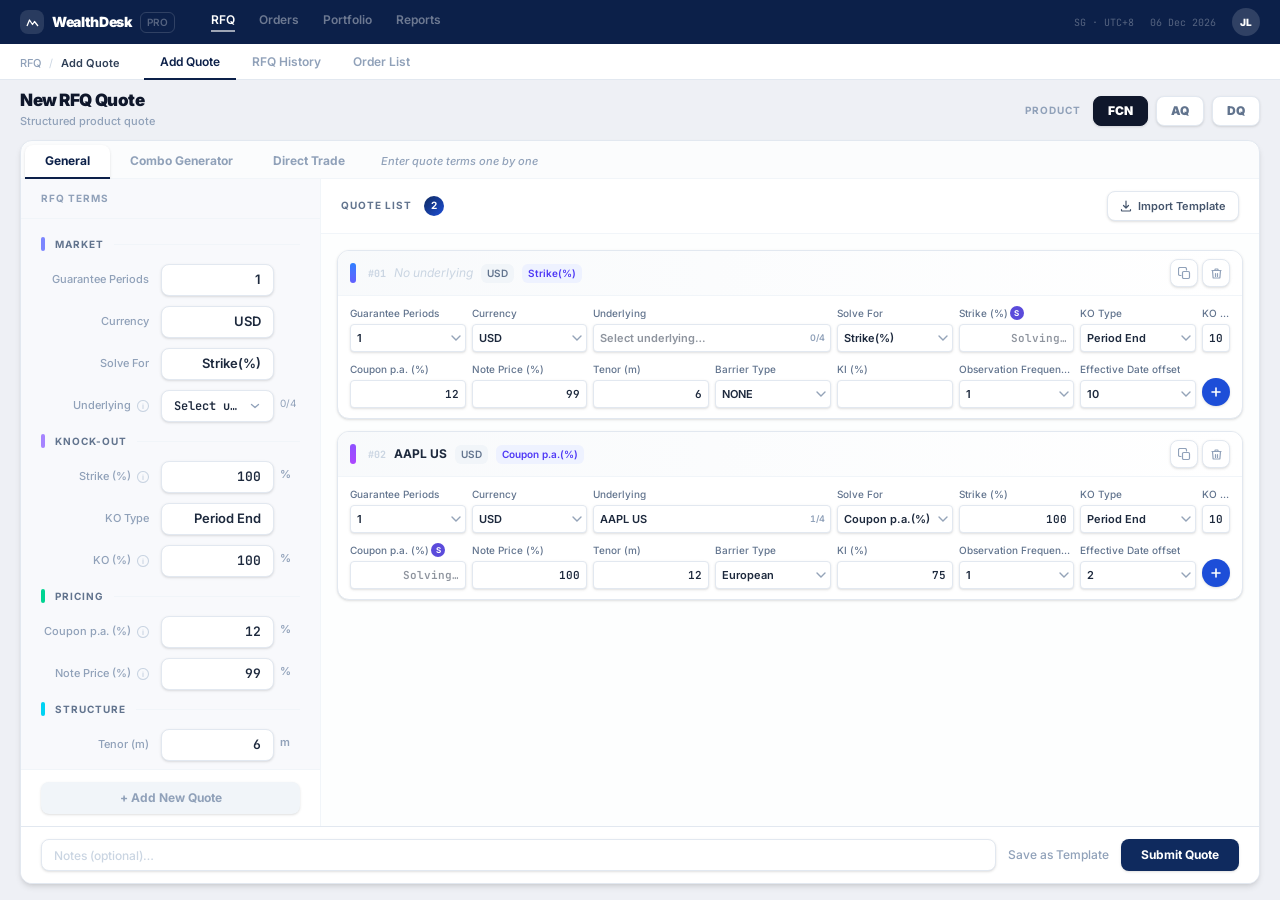
==== New-RFQ-design/index.html @ 3cfa154a "Publish New RFQ Design static build Co-authored-by: Cursor <cursoragent@cursor.com>" ====
<!doctype html>
<html lang="en">
  <head>
    <meta charset="UTF-8" />
    <meta name="viewport" content="width=device-width, initial-scale=1.0" />
    <title>Redesign RFQ Add Enquiry Page</title>
    <script type="module" crossorigin src="/New-RFQ-design/assets/index-kzJ1bSS-.js"></script>
    <link rel="stylesheet" crossorigin href="/New-RFQ-design/assets/index-playxQgZ.css">
  </head>
  <body>
    <div id="root"></div>
  </body>
</html>
---- New-RFQ-design/assets/index-playxQgZ.css ----
@import "https://fonts.googleapis.com/css2?family=Inter:wght@300;400;500;600;700&display=swap";@import "https://fonts.googleapis.com/css2?family=JetBrains+Mono:wght@400;500&display=swap";@layer components;@layer properties{@supports (((-webkit-hyphens:none)) and (not (margin-trim:inline))) or ((-moz-orient:inline) and (not (color:rgb(from red r g b)))){*,:before,:after,::backdrop{--tw-translate-x:0;--tw-translate-y:0;--tw-translate-z:0;--tw-space-y-reverse:0;--tw-divide-y-reverse:0;--tw-border-style:solid;--tw-gradient-position:initial;--tw-gradient-from:#0000;--tw-gradient-via:#0000;--tw-gradient-to:#0000;--tw-gradient-stops:initial;--tw-gradient-via-stops:initial;--tw-gradient-from-position:0%;--tw-gradient-via-position:50%;--tw-gradient-to-position:100%;--tw-leading:initial;--tw-font-weight:initial;--tw-tracking:initial;--tw-ordinal:initial;--tw-slashed-zero:initial;--tw-numeric-figure:initial;--tw-numeric-spacing:initial;--tw-numeric-fraction:initial;--tw-shadow:0 0 #0000;--tw-shadow-color:initial;--tw-shadow-alpha:100%;--tw-inset-shadow:0 0 #0000;--tw-inset-shadow-color:initial;--tw-inset-shadow-alpha:100%;--tw-ring-color:initial;--tw-ring-shadow:0 0 #0000;--tw-inset-ring-color:initial;--tw-inset-ring-shadow:0 0 #0000;--tw-ring-inset:initial;--tw-ring-offset-width:0px;--tw-ring-offset-color:#fff;--tw-ring-offset-shadow:0 0 #0000;--tw-backdrop-blur:initial;--tw-backdrop-brightness:initial;--tw-backdrop-contrast:initial;--tw-backdrop-grayscale:initial;--tw-backdrop-hue-rotate:initial;--tw-backdrop-invert:initial;--tw-backdrop-opacity:initial;--tw-backdrop-saturate:initial;--tw-backdrop-sepia:initial;--tw-duration:initial;--tw-blur:initial;--tw-brightness:initial;--tw-contrast:initial;--tw-grayscale:initial;--tw-hue-rotate:initial;--tw-invert:initial;--tw-opacity:initial;--tw-saturate:initial;--tw-sepia:initial;--tw-drop-shadow:initial;--tw-drop-shadow-color:initial;--tw-drop-shadow-alpha:100%;--tw-drop-shadow-size:initial}}}@layer theme{:root,:host{--font-sans:"Inter", system-ui, -apple-system, sans-serif;--font-mono:"JetBrains Mono", monospace;--color-red-50:oklch(97.1% .013 17.38);--color-red-300:oklch(80.8% .114 19.571);--color-red-600:oklch(57.7% .245 27.325);--color-orange-500:oklch(70.5% .213 47.604);--color-amber-50:oklch(98.7% .022 95.277);--color-amber-200:oklch(92.4% .12 95.746);--color-amber-300:oklch(87.9% .169 91.605);--color-amber-400:oklch(82.8% .189 84.429);--color-amber-500:oklch(76.9% .188 70.08);--color-amber-700:oklch(55.5% .163 48.998);--color-amber-800:oklch(47.3% .137 46.201);--color-emerald-50:oklch(97.9% .021 166.113);--color-emerald-200:oklch(90.5% .093 164.15);--color-emerald-300:oklch(84.5% .143 164.978);--color-emerald-400:oklch(76.5% .177 163.223);--color-emerald-500:oklch(69.6% .17 162.48);--color-emerald-600:oklch(59.6% .145 163.225);--color-emerald-700:oklch(50.8% .118 165.612);--color-emerald-800:oklch(43.2% .095 166.913);--color-teal-500:oklch(70.4% .14 182.503);--color-cyan-400:oklch(78.9% .154 211.53);--color-cyan-500:oklch(71.5% .143 215.221);--color-blue-50:oklch(97% .014 254.604);--color-blue-100:oklch(93.2% .032 255.585);--color-blue-400:oklch(70.7% .165 254.624);--color-blue-500:oklch(62.3% .214 259.815);--color-blue-700:oklch(48.8% .243 264.376);--color-indigo-50:oklch(96.2% .018 272.314);--color-indigo-200:oklch(87% .065 274.039);--color-indigo-300:oklch(78.5% .115 274.713);--color-indigo-400:oklch(67.3% .182 276.935);--color-indigo-500:oklch(58.5% .233 277.117);--color-indigo-600:oklch(51.1% .262 276.966);--color-indigo-700:oklch(45.7% .24 277.023);--color-indigo-800:oklch(39.8% .195 277.366);--color-violet-50:oklch(96.9% .016 293.756);--color-violet-200:oklch(89.4% .057 293.283);--color-violet-400:oklch(70.2% .183 293.541);--color-violet-500:oklch(60.6% .25 292.717);--color-violet-600:oklch(54.1% .281 293.009);--color-violet-700:oklch(49.1% .27 292.581);--color-violet-800:oklch(43.2% .232 292.759);--color-purple-500:oklch(62.7% .265 303.9);--color-pink-500:oklch(65.6% .241 354.308);--color-rose-400:oklch(71.2% .194 13.428);--color-rose-500:oklch(64.5% .246 16.439);--color-slate-50:oklch(98.4% .003 247.858);--color-slate-100:oklch(96.8% .007 247.896);--color-slate-200:oklch(92.9% .013 255.508);--color-slate-300:oklch(86.9% .022 252.894);--color-slate-400:oklch(70.4% .04 256.788);--color-slate-500:oklch(55.4% .046 257.417);--color-slate-600:oklch(44.6% .043 257.281);--color-slate-700:oklch(37.2% .044 257.287);--color-slate-800:oklch(27.9% .041 260.031);--color-slate-900:oklch(20.8% .042 265.755);--color-black:#000;--color-white:#fff;--spacing:.25rem;--container-xs:20rem;--container-sm:24rem;--text-xs:.75rem;--text-xs--line-height:calc(1 / .75);--text-sm:.875rem;--text-sm--line-height:calc(1.25 / .875);--font-weight-normal:400;--font-weight-medium:500;--font-weight-semibold:600;--font-weight-bold:700;--font-weight-black:900;--tracking-tight:-.025em;--tracking-widest:.1em;--leading-tight:1.25;--leading-snug:1.375;--leading-relaxed:1.625;--radius-md:.375rem;--radius-lg:.5rem;--radius-xl:.75rem;--radius-2xl:1rem;--animate-spin:spin 1s linear infinite;--default-transition-duration:.15s;--default-transition-timing-function:cubic-bezier(.4, 0, .2, 1);--default-font-family:"Inter", system-ui, -apple-system, sans-serif;--default-mono-font-family:"JetBrains Mono", monospace;--color-background:#f2f3f5;--color-foreground:#0f1929}}@layer base{*,:after,:before,::backdrop{box-sizing:border-box;border:0 solid;margin:0;padding:0}::file-selector-button{box-sizing:border-box;border:0 solid;margin:0;padding:0}html,:host{-webkit-text-size-adjust:100%;tab-size:4;line-height:1.5;font-family:var(--default-font-family,-apple-system, BlinkMacSystemFont, "Segoe UI", Roboto, "Helvetica Neue", "Noto Sans", Arial, sans-serif, "Apple Color Emoji", "Segoe UI Emoji", "Segoe UI Symbol", "Noto Color Emoji");font-feature-settings:var(--default-font-feature-settings,normal);font-variation-settings:var(--default-font-variation-settings,normal);-webkit-tap-highlight-color:transparent}hr{height:0;color:inherit;border-top-width:1px}abbr:where([title]){-webkit-text-decoration:underline dotted;text-decoration:underline dotted}h1,h2,h3,h4,h5,h6{font-size:inherit;font-weight:inherit}a{color:inherit;-webkit-text-decoration:inherit;-webkit-text-decoration:inherit;-webkit-text-decoration:inherit;-webkit-text-decoration:inherit;text-decoration:inherit}b,strong{font-weight:bolder}code,kbd,samp,pre{font-family:var(--default-mono-font-family,ui-monospace, SFMono-Regular, Menlo, Monaco, Consolas, "Liberation Mono", "Courier New", monospace);font-feature-settings:var(--default-mono-font-feature-settings,normal);font-variation-settings:var(--default-mono-font-variation-settings,normal);font-size:1em}small{font-size:80%}sub,sup{vertical-align:baseline;font-size:75%;line-height:0;position:relative}sub{bottom:-.25em}sup{top:-.5em}table{text-indent:0;border-color:inherit;border-collapse:collapse}:-moz-focusring:where(:not(iframe)){outline:auto}progress{vertical-align:baseline}summary{display:list-item}ol,ul,menu{list-style:none}img,svg,video,canvas,audio,iframe,embed,object{vertical-align:middle;display:block}img,video{max-width:100%;height:auto}button,input,select,optgroup,textarea{font:inherit;font-feature-settings:inherit;font-variation-settings:inherit;letter-spacing:inherit;color:inherit;opacity:1;background-color:#0000;border-radius:0}::file-selector-button{font:inherit;font-feature-settings:inherit;font-variation-settings:inherit;letter-spacing:inherit;color:inherit;opacity:1;background-color:#0000;border-radius:0}:where(select:is([multiple],[size])) optgroup{font-weight:bolder}:where(select:is([multiple],[size])) optgroup option{padding-inline-start:20px}::file-selector-button{margin-inline-end:4px}::placeholder{opacity:1}@supports (not ((-webkit-appearance:-apple-pay-button))) or (contain-intrinsic-size:1px){::placeholder{color:currentColor}@supports (color:color-mix(in lab, red, red)){::placeholder{color:color-mix(in oklab, currentcolor 50%, transparent)}}}textarea{resize:vertical}::-webkit-search-decoration{-webkit-appearance:none}::-webkit-date-and-time-value{min-height:1lh;text-align:inherit}::-webkit-datetime-edit{display:inline-flex}::-webkit-datetime-edit-fields-wrapper{padding:0}::-webkit-datetime-edit{padding-block:0}::-webkit-datetime-edit-year-field{padding-block:0}::-webkit-datetime-edit-month-field{padding-block:0}::-webkit-datetime-edit-day-field{padding-block:0}::-webkit-datetime-edit-hour-field{padding-block:0}::-webkit-datetime-edit-minute-field{padding-block:0}::-webkit-datetime-edit-second-field{padding-block:0}::-webkit-datetime-edit-millisecond-field{padding-block:0}::-webkit-datetime-edit-meridiem-field{padding-block:0}::-webkit-calendar-picker-indicator{line-height:1}:-moz-ui-invalid{box-shadow:none}button,input:where([type=button],[type=reset],[type=submit]){appearance:button}::file-selector-button{appearance:button}::-webkit-inner-spin-button{height:auto}::-webkit-outer-spin-button{height:auto}[hidden]:where(:not([hidden=until-found])){display:none!important}}@layer utilities{.pointer-events-none{pointer-events:none}.absolute{position:absolute}.fixed{position:fixed}.relative{position:relative}.inset-0{inset:0}.top-1\/2{top:50%}.top-full{top:100%}.right-0{right:0}.right-1\.5{right:calc(var(--spacing) * 1.5)}.right-2{right:calc(var(--spacing) * 2)}.bottom-full{bottom:100%}.z-50{z-index:50}.col-span-2{grid-column:span 2/span 2}.mx-1{margin-inline:var(--spacing)}.mx-4{margin-inline:calc(var(--spacing) * 4)}.mx-5{margin-inline:calc(var(--spacing) * 5)}.mt-0\.5{margin-top:calc(var(--spacing) * .5)}.mt-1{margin-top:var(--spacing)}.mt-1\.5{margin-top:calc(var(--spacing) * 1.5)}.mt-2{margin-top:calc(var(--spacing) * 2)}.mr-1{margin-right:var(--spacing)}.mr-3{margin-right:calc(var(--spacing) * 3)}.mr-6{margin-right:calc(var(--spacing) * 6)}.-mb-px{margin-bottom:-1px}.mb-1{margin-bottom:var(--spacing)}.mb-1\.5{margin-bottom:calc(var(--spacing) * 1.5)}.mb-2{margin-bottom:calc(var(--spacing) * 2)}.mb-4{margin-bottom:calc(var(--spacing) * 4)}.mb-5{margin-bottom:calc(var(--spacing) * 5)}.ml-1{margin-left:var(--spacing)}.ml-2{margin-left:calc(var(--spacing) * 2)}.ml-4{margin-left:calc(var(--spacing) * 4)}.ml-auto{margin-left:auto}.flex{display:flex}.grid{display:grid}.hidden{display:none}.inline-flex{display:inline-flex}.table{display:table}.h-1\.5{height:calc(var(--spacing) * 1.5)}.h-3\.5{height:calc(var(--spacing) * 3.5)}.h-4{height:calc(var(--spacing) * 4)}.h-5{height:calc(var(--spacing) * 5)}.h-6{height:calc(var(--spacing) * 6)}.h-7{height:calc(var(--spacing) * 7)}.h-8{height:calc(var(--spacing) * 8)}.h-9{height:calc(var(--spacing) * 9)}.h-11{height:calc(var(--spacing) * 11)}.h-16{height:calc(var(--spacing) * 16)}.h-full{height:100%}.h-px{height:1px}.h-screen{height:100vh}.min-h-0{min-height:0}.min-h-\[14px\]{min-height:14px}.w-1{width:var(--spacing)}.w-1\.5{width:calc(var(--spacing) * 1.5)}.w-3\.5{width:calc(var(--spacing) * 3.5)}.w-4{width:calc(var(--spacing) * 4)}.w-5{width:calc(var(--spacing) * 5)}.w-6{width:calc(var(--spacing) * 6)}.w-7{width:calc(var(--spacing) * 7)}.w-16{width:calc(var(--spacing) * 16)}.w-\[300px\]{width:300px}.w-full{width:100%}.w-max{width:max-content}.max-w-\[180px\]{max-width:180px}.max-w-full{max-width:100%}.max-w-sm{max-width:var(--container-sm)}.max-w-xs{max-width:var(--container-xs)}.min-w-0{min-width:0}.min-w-\[1100px\]{min-width:1100px}.flex-1{flex:1}.shrink-0{flex-shrink:0}.-translate-y-1\/2{--tw-translate-y:calc(calc(1 / 2 * 100%) * -1);translate:var(--tw-translate-x) var(--tw-translate-y)}.rotate-180{rotate:180deg}.animate-spin{animation:var(--animate-spin)}.cursor-default{cursor:default}.cursor-not-allowed{cursor:not-allowed}.cursor-pointer{cursor:pointer}.cursor-wait{cursor:wait}.resize{resize:both}.appearance-none{appearance:none}.flex-col{flex-direction:column}.flex-wrap{flex-wrap:wrap}.items-center{align-items:center}.items-end{align-items:flex-end}.items-start{align-items:flex-start}.justify-between{justify-content:space-between}.justify-center{justify-content:center}.justify-end{justify-content:flex-end}.justify-start{justify-content:flex-start}.gap-0\.5{gap:calc(var(--spacing) * .5)}.gap-1{gap:var(--spacing)}.gap-1\.5{gap:calc(var(--spacing) * 1.5)}.gap-2{gap:calc(var(--spacing) * 2)}.gap-2\.5{gap:calc(var(--spacing) * 2.5)}.gap-3{gap:calc(var(--spacing) * 3)}.gap-4{gap:calc(var(--spacing) * 4)}.gap-6{gap:calc(var(--spacing) * 6)}:where(.space-y-2>:not(:last-child)){--tw-space-y-reverse:0;margin-block-start:calc(calc(var(--spacing) * 2) * var(--tw-space-y-reverse));margin-block-end:calc(calc(var(--spacing) * 2) * calc(1 - var(--tw-space-y-reverse)))}:where(.space-y-2\.5>:not(:last-child)){--tw-space-y-reverse:0;margin-block-start:calc(calc(var(--spacing) * 2.5) * var(--tw-space-y-reverse));margin-block-end:calc(calc(var(--spacing) * 2.5) * calc(1 - var(--tw-space-y-reverse)))}:where(.space-y-3>:not(:last-child)){--tw-space-y-reverse:0;margin-block-start:calc(calc(var(--spacing) * 3) * var(--tw-space-y-reverse));margin-block-end:calc(calc(var(--spacing) * 3) * calc(1 - var(--tw-space-y-reverse)))}.gap-x-1\.5{column-gap:calc(var(--spacing) * 1.5)}.gap-x-2{column-gap:calc(var(--spacing) * 2)}.gap-x-3{column-gap:calc(var(--spacing) * 3)}.gap-y-2\.5{row-gap:calc(var(--spacing) * 2.5)}:where(.divide-y>:not(:last-child)){--tw-divide-y-reverse:0;border-bottom-style:var(--tw-border-style);border-top-style:var(--tw-border-style);border-top-width:calc(1px * var(--tw-divide-y-reverse));border-bottom-width:calc(1px * calc(1 - var(--tw-divide-y-reverse)))}:where(.divide-slate-100>:not(:last-child)){border-color:var(--color-slate-100)}.truncate{text-overflow:ellipsis;white-space:nowrap;overflow:hidden}.overflow-auto{overflow:auto}.overflow-hidden{overflow:hidden}.overflow-x-hidden{overflow-x:hidden}.overflow-y-auto{overflow-y:auto}.rounded{border-radius:4px}.rounded-2xl{border-radius:var(--radius-2xl)}.rounded-full{border-radius:2147483647px}.rounded-lg{border-radius:var(--radius-lg)}.rounded-md{border-radius:var(--radius-md)}.rounded-xl{border-radius:var(--radius-xl)}.rounded-t-lg{border-top-left-radius:var(--radius-lg);border-top-right-radius:var(--radius-lg)}.rounded-t-xl{border-top-left-radius:var(--radius-xl);border-top-right-radius:var(--radius-xl)}.border{border-style:var(--tw-border-style);border-width:1px}.border-2{border-style:var(--tw-border-style);border-width:2px}.border-4{border-style:var(--tw-border-style);border-width:4px}.border-t{border-top-style:var(--tw-border-style);border-top-width:1px}.border-r{border-right-style:var(--tw-border-style);border-right-width:1px}.border-b{border-bottom-style:var(--tw-border-style);border-bottom-width:1px}.border-b-2{border-bottom-style:var(--tw-border-style);border-bottom-width:2px}.border-\[\#0C2049\]{border-color:#0c2049}.border-\[\#0F2A5E\]{border-color:#0f2a5e}.border-amber-200{border-color:var(--color-amber-200)}.border-amber-300{border-color:var(--color-amber-300)}.border-blue-100{border-color:var(--color-blue-100)}.border-emerald-200{border-color:var(--color-emerald-200)}.border-emerald-300{border-color:var(--color-emerald-300)}.border-indigo-200{border-color:var(--color-indigo-200)}.border-slate-50{border-color:var(--color-slate-50)}.border-slate-100{border-color:var(--color-slate-100)}.border-slate-200{border-color:var(--color-slate-200)}.border-slate-300{border-color:var(--color-slate-300)}.border-slate-900{border-color:var(--color-slate-900)}.border-transparent{border-color:#0000}.border-violet-200{border-color:var(--color-violet-200)}.border-violet-700{border-color:var(--color-violet-700)}.border-white\/15{border-color:#ffffff26}@supports (color:color-mix(in lab, red, red)){.border-white\/15{border-color:color-mix(in oklab, var(--color-white) 15%, transparent)}}.border-white\/60{border-color:#fff9}@supports (color:color-mix(in lab, red, red)){.border-white\/60{border-color:color-mix(in oklab, var(--color-white) 60%, transparent)}}.border-t-slate-800{border-top-color:var(--color-slate-800)}.bg-\[\#0C2049\]{background-color:#0c2049}.bg-\[\#0F2A5E\]{background-color:#0f2a5e}.bg-amber-50{background-color:var(--color-amber-50)}.bg-amber-400{background-color:var(--color-amber-400)}.bg-black\/20{background-color:#0003}@supports (color:color-mix(in lab, red, red)){.bg-black\/20{background-color:color-mix(in oklab, var(--color-black) 20%, transparent)}}.bg-black\/25{background-color:#00000040}@supports (color:color-mix(in lab, red, red)){.bg-black\/25{background-color:color-mix(in oklab, var(--color-black) 25%, transparent)}}.bg-blue-50{background-color:var(--color-blue-50)}.bg-blue-400{background-color:var(--color-blue-400)}.bg-cyan-400{background-color:var(--color-cyan-400)}.bg-emerald-50{background-color:var(--color-emerald-50)}.bg-emerald-400{background-color:var(--color-emerald-400)}.bg-indigo-50{background-color:var(--color-indigo-50)}.bg-indigo-50\/40{background-color:#eef2ff66}@supports (color:color-mix(in lab, red, red)){.bg-indigo-50\/40{background-color:color-mix(in oklab, var(--color-indigo-50) 40%, transparent)}}.bg-indigo-50\/50{background-color:#eef2ff80}@supports (color:color-mix(in lab, red, red)){.bg-indigo-50\/50{background-color:color-mix(in oklab, var(--color-indigo-50) 50%, transparent)}}.bg-indigo-50\/60{background-color:#eef2ff99}@supports (color:color-mix(in lab, red, red)){.bg-indigo-50\/60{background-color:color-mix(in oklab, var(--color-indigo-50) 60%, transparent)}}.bg-indigo-400{background-color:var(--color-indigo-400)}.bg-rose-400{background-color:var(--color-rose-400)}.bg-slate-50{background-color:var(--color-slate-50)}.bg-slate-50\/30{background-color:#f8fafc4d}@supports (color:color-mix(in lab, red, red)){.bg-slate-50\/30{background-color:color-mix(in oklab, var(--color-slate-50) 30%, transparent)}}.bg-slate-50\/50{background-color:#f8fafc80}@supports (color:color-mix(in lab, red, red)){.bg-slate-50\/50{background-color:color-mix(in oklab, var(--color-slate-50) 50%, transparent)}}.bg-slate-50\/80{background-color:#f8fafccc}@supports (color:color-mix(in lab, red, red)){.bg-slate-50\/80{background-color:color-mix(in oklab, var(--color-slate-50) 80%, transparent)}}.bg-slate-100{background-color:var(--color-slate-100)}.bg-slate-300{background-color:var(--color-slate-300)}.bg-slate-800{background-color:var(--color-slate-800)}.bg-slate-900{background-color:var(--color-slate-900)}.bg-transparent{background-color:#0000}.bg-violet-50{background-color:var(--color-violet-50)}.bg-violet-50\/60{background-color:#f5f3ff99}@supports (color:color-mix(in lab, red, red)){.bg-violet-50\/60{background-color:color-mix(in oklab, var(--color-violet-50) 60%, transparent)}}.bg-violet-400{background-color:var(--color-violet-400)}.bg-violet-700{background-color:var(--color-violet-700)}.bg-white{background-color:var(--color-white)}.bg-gradient-to-b{--tw-gradient-position:to bottom in oklab;background-image:linear-gradient(var(--tw-gradient-stops))}.bg-gradient-to-r{--tw-gradient-position:to right in oklab;background-image:linear-gradient(var(--tw-gradient-stops))}.from-amber-500{--tw-gradient-from:var(--color-amber-500);--tw-gradient-stops:var(--tw-gradient-via-stops,var(--tw-gradient-position), var(--tw-gradient-from) var(--tw-gradient-from-position), var(--tw-gradient-to) var(--tw-gradient-to-position))}.from-blue-500{--tw-gradient-from:var(--color-blue-500);--tw-gradient-stops:var(--tw-gradient-via-stops,var(--tw-gradient-position), var(--tw-gradient-from) var(--tw-gradient-from-position), var(--tw-gradient-to) var(--tw-gradient-to-position))}.from-cyan-500{--tw-gradient-from:var(--color-cyan-500);--tw-gradient-stops:var(--tw-gradient-via-stops,var(--tw-gradient-position), var(--tw-gradient-from) var(--tw-gradient-from-position), var(--tw-gradient-to) var(--tw-gradient-to-position))}.from-emerald-500{--tw-gradient-from:var(--color-emerald-500);--tw-gradient-stops:var(--tw-gradient-via-stops,var(--tw-gradient-position), var(--tw-gradient-from) var(--tw-gradient-from-position), var(--tw-gradient-to) var(--tw-gradient-to-position))}.from-pink-500{--tw-gradient-from:var(--color-pink-500);--tw-gradient-stops:var(--tw-gradient-via-stops,var(--tw-gradient-position), var(--tw-gradient-from) var(--tw-gradient-from-position), var(--tw-gradient-to) var(--tw-gradient-to-position))}.from-slate-50{--tw-gradient-from:var(--color-slate-50);--tw-gradient-stops:var(--tw-gradient-via-stops,var(--tw-gradient-position), var(--tw-gradient-from) var(--tw-gradient-from-position), var(--tw-gradient-to) var(--tw-gradient-to-position))}.from-violet-500{--tw-gradient-from:var(--color-violet-500);--tw-gradient-stops:var(--tw-gradient-via-stops,var(--tw-gradient-position), var(--tw-gradient-from) var(--tw-gradient-from-position), var(--tw-gradient-to) var(--tw-gradient-to-position))}.to-blue-500{--tw-gradient-to:var(--color-blue-500);--tw-gradient-stops:var(--tw-gradient-via-stops,var(--tw-gradient-position), var(--tw-gradient-from) var(--tw-gradient-from-position), var(--tw-gradient-to) var(--tw-gradient-to-position))}.to-indigo-500{--tw-gradient-to:var(--color-indigo-500);--tw-gradient-stops:var(--tw-gradient-via-stops,var(--tw-gradient-position), var(--tw-gradient-from) var(--tw-gradient-from-position), var(--tw-gradient-to) var(--tw-gradient-to-position))}.to-orange-500{--tw-gradient-to:var(--color-orange-500);--tw-gradient-stops:var(--tw-gradient-via-stops,var(--tw-gradient-position), var(--tw-gradient-from) var(--tw-gradient-from-position), var(--tw-gradient-to) var(--tw-gradient-to-position))}.to-purple-500{--tw-gradient-to:var(--color-purple-500);--tw-gradient-stops:var(--tw-gradient-via-stops,var(--tw-gradient-position), var(--tw-gradient-from) var(--tw-gradient-from-position), var(--tw-gradient-to) var(--tw-gradient-to-position))}.to-rose-500{--tw-gradient-to:var(--color-rose-500);--tw-gradient-stops:var(--tw-gradient-via-stops,var(--tw-gradient-position), var(--tw-gradient-from) var(--tw-gradient-from-position), var(--tw-gradient-to) var(--tw-gradient-to-position))}.to-teal-500{--tw-gradient-to:var(--color-teal-500);--tw-gradient-stops:var(--tw-gradient-via-stops,var(--tw-gradient-position), var(--tw-gradient-from) var(--tw-gradient-from-position), var(--tw-gradient-to) var(--tw-gradient-to-position))}.to-white{--tw-gradient-to:var(--color-white);--tw-gradient-stops:var(--tw-gradient-via-stops,var(--tw-gradient-position), var(--tw-gradient-from) var(--tw-gradient-from-position), var(--tw-gradient-to) var(--tw-gradient-to-position))}.bg-\[length\:10px\]{background-size:10px}.bg-\[right_4px_center\]{background-position:right 4px center}.bg-no-repeat{background-repeat:no-repeat}.p-6{padding:calc(var(--spacing) * 6)}.px-1{padding-inline:var(--spacing)}.px-1\.5{padding-inline:calc(var(--spacing) * 1.5)}.px-2{padding-inline:calc(var(--spacing) * 2)}.px-2\.5{padding-inline:calc(var(--spacing) * 2.5)}.px-3{padding-inline:calc(var(--spacing) * 3)}.px-3\.5{padding-inline:calc(var(--spacing) * 3.5)}.px-4{padding-inline:calc(var(--spacing) * 4)}.px-5{padding-inline:calc(var(--spacing) * 5)}.py-0\.5{padding-block:calc(var(--spacing) * .5)}.py-1{padding-block:var(--spacing)}.py-1\.5{padding-block:calc(var(--spacing) * 1.5)}.py-2{padding-block:calc(var(--spacing) * 2)}.py-2\.5{padding-block:calc(var(--spacing) * 2.5)}.py-3{padding-block:calc(var(--spacing) * 3)}.py-4{padding-block:calc(var(--spacing) * 4)}.py-6{padding-block:calc(var(--spacing) * 6)}.pt-1{padding-top:var(--spacing)}.pt-2{padding-top:calc(var(--spacing) * 2)}.pt-3{padding-top:calc(var(--spacing) * 3)}.pr-4{padding-right:calc(var(--spacing) * 4)}.pr-9{padding-right:calc(var(--spacing) * 9)}.pb-0\.5{padding-bottom:calc(var(--spacing) * .5)}.pb-2{padding-bottom:calc(var(--spacing) * 2)}.pb-2\.5{padding-bottom:calc(var(--spacing) * 2.5)}.pl-\[120px\]{padding-left:120px}.text-center{text-align:center}.text-left{text-align:left}.text-right{text-align:right}.font-mono{font-family:JetBrains Mono,monospace}.text-sm{font-size:var(--text-sm);line-height:var(--tw-leading,var(--text-sm--line-height))}.text-xs{font-size:var(--text-xs);line-height:var(--tw-leading,var(--text-xs--line-height))}.text-\[8px\]{font-size:8px}.text-\[9px\]{font-size:9px}.text-\[10px\]{font-size:10px}.text-\[11px\]{font-size:11px}.text-\[12px\]{font-size:12px}.text-\[13px\]{font-size:13px}.text-\[17px\]{font-size:17px}.leading-none{--tw-leading:1;line-height:1}.leading-relaxed{--tw-leading:var(--leading-relaxed);line-height:var(--leading-relaxed)}.leading-snug{--tw-leading:var(--leading-snug);line-height:var(--leading-snug)}.leading-tight{--tw-leading:var(--leading-tight);line-height:var(--leading-tight)}.font-black{--tw-font-weight:var(--font-weight-black);font-weight:var(--font-weight-black)}.font-bold{--tw-font-weight:var(--font-weight-bold);font-weight:var(--font-weight-bold)}.font-medium{--tw-font-weight:var(--font-weight-medium);font-weight:var(--font-weight-medium)}.font-normal{--tw-font-weight:var(--font-weight-normal);font-weight:var(--font-weight-normal)}.font-semibold{--tw-font-weight:var(--font-weight-semibold);font-weight:var(--font-weight-semibold)}.tracking-tight{--tw-tracking:var(--tracking-tight);letter-spacing:var(--tracking-tight)}.tracking-widest{--tw-tracking:var(--tracking-widest);letter-spacing:var(--tracking-widest)}.whitespace-normal{white-space:normal}.whitespace-nowrap{white-space:nowrap}.text-\[\#0C2049\]{color:#0c2049}.text-amber-700{color:var(--color-amber-700)}.text-amber-800{color:var(--color-amber-800)}.text-blue-400{color:var(--color-blue-400)}.text-blue-700{color:var(--color-blue-700)}.text-emerald-600{color:var(--color-emerald-600)}.text-emerald-700{color:var(--color-emerald-700)}.text-emerald-800{color:var(--color-emerald-800)}.text-indigo-400{color:var(--color-indigo-400)}.text-indigo-600{color:var(--color-indigo-600)}.text-indigo-800{color:var(--color-indigo-800)}.text-rose-500{color:var(--color-rose-500)}.text-slate-200{color:var(--color-slate-200)}.text-slate-300{color:var(--color-slate-300)}.text-slate-400{color:var(--color-slate-400)}.text-slate-500{color:var(--color-slate-500)}.text-slate-600{color:var(--color-slate-600)}.text-slate-700{color:var(--color-slate-700)}.text-slate-800{color:var(--color-slate-800)}.text-slate-900{color:var(--color-slate-900)}.text-violet-400{color:var(--color-violet-400)}.text-violet-600{color:var(--color-violet-600)}.text-violet-800{color:var(--color-violet-800)}.text-white{color:var(--color-white)}.text-white\/30{color:#ffffff4d}@supports (color:color-mix(in lab, red, red)){.text-white\/30{color:color-mix(in oklab, var(--color-white) 30%, transparent)}}.text-white\/40{color:#fff6}@supports (color:color-mix(in lab, red, red)){.text-white\/40{color:color-mix(in oklab, var(--color-white) 40%, transparent)}}.uppercase{text-transform:uppercase}.italic{font-style:italic}.tabular-nums{--tw-numeric-spacing:tabular-nums;font-variant-numeric:var(--tw-ordinal,) var(--tw-slashed-zero,) var(--tw-numeric-figure,) var(--tw-numeric-spacing,) var(--tw-numeric-fraction,)}.underline{text-decoration-line:underline}.placeholder-slate-300::placeholder{color:var(--color-slate-300)}.placeholder-slate-400::placeholder{color:var(--color-slate-400)}.opacity-40{opacity:.4}.shadow-2xl{--tw-shadow:0 25px 50px -12px var(--tw-shadow-color,#00000040);box-shadow:var(--tw-inset-shadow), var(--tw-inset-ring-shadow), var(--tw-ring-offset-shadow), var(--tw-ring-shadow), var(--tw-shadow)}.shadow-lg{--tw-shadow:0 10px 15px -3px var(--tw-shadow-color,#0000001a), 0 4px 6px -4px var(--tw-shadow-color,#0000001a);box-shadow:var(--tw-inset-shadow), var(--tw-inset-ring-shadow), var(--tw-ring-offset-shadow), var(--tw-ring-shadow), var(--tw-shadow)}.shadow-md{--tw-shadow:0 4px 6px -1px var(--tw-shadow-color,#0000001a), 0 2px 4px -2px var(--tw-shadow-color,#0000001a);box-shadow:var(--tw-inset-shadow), var(--tw-inset-ring-shadow), var(--tw-ring-offset-shadow), var(--tw-ring-shadow), var(--tw-shadow)}.shadow-sm{--tw-shadow:0 1px 3px 0 var(--tw-shadow-color,#0000001a), 0 1px 2px -1px var(--tw-shadow-color,#0000001a);box-shadow:var(--tw-inset-shadow), var(--tw-inset-ring-shadow), var(--tw-ring-offset-shadow), var(--tw-ring-shadow), var(--tw-shadow)}.ring-2{--tw-ring-shadow:var(--tw-ring-inset,) 0 0 0 calc(2px + var(--tw-ring-offset-width)) var(--tw-ring-color,currentcolor);box-shadow:var(--tw-inset-shadow), var(--tw-inset-ring-shadow), var(--tw-ring-offset-shadow), var(--tw-ring-shadow), var(--tw-shadow)}.ring-\[\#0F2A5E\]\/20{--tw-ring-color:oklab(29.8774% -.0140807 -.09775/.2)}.backdrop-blur-\[1px\]{--tw-backdrop-blur:blur(1px);-webkit-backdrop-filter:var(--tw-backdrop-blur,) var(--tw-backdrop-brightness,) var(--tw-backdrop-contrast,) var(--tw-backdrop-grayscale,) var(--tw-backdrop-hue-rotate,) var(--tw-backdrop-invert,) var(--tw-backdrop-opacity,) var(--tw-backdrop-saturate,) var(--tw-backdrop-sepia,);backdrop-filter:var(--tw-backdrop-blur,) var(--tw-backdrop-brightness,) var(--tw-backdrop-contrast,) var(--tw-backdrop-grayscale,) var(--tw-backdrop-hue-rotate,) var(--tw-backdrop-invert,) var(--tw-backdrop-opacity,) var(--tw-backdrop-saturate,) var(--tw-backdrop-sepia,)}.backdrop-blur-\[2px\]{--tw-backdrop-blur:blur(2px);-webkit-backdrop-filter:var(--tw-backdrop-blur,) var(--tw-backdrop-brightness,) var(--tw-backdrop-contrast,) var(--tw-backdrop-grayscale,) var(--tw-backdrop-hue-rotate,) var(--tw-backdrop-invert,) var(--tw-backdrop-opacity,) var(--tw-backdrop-saturate,) var(--tw-backdrop-sepia,);backdrop-filter:var(--tw-backdrop-blur,) var(--tw-backdrop-brightness,) var(--tw-backdrop-contrast,) var(--tw-backdrop-grayscale,) var(--tw-backdrop-hue-rotate,) var(--tw-backdrop-invert,) var(--tw-backdrop-opacity,) var(--tw-backdrop-saturate,) var(--tw-backdrop-sepia,)}.transition{transition-property:color,background-color,border-color,outline-color,text-decoration-color,fill,stroke,--tw-gradient-from,--tw-gradient-via,--tw-gradient-to,opacity,box-shadow,transform,translate,scale,rotate,filter,-webkit-backdrop-filter,backdrop-filter,display,content-visibility,overlay,pointer-events;transition-timing-function:var(--tw-ease,var(--default-transition-timing-function));transition-duration:var(--tw-duration,var(--default-transition-duration))}.transition-all{transition-property:all;transition-timing-function:var(--tw-ease,var(--default-transition-timing-function));transition-duration:var(--tw-duration,var(--default-transition-duration))}.transition-colors{transition-property:color,background-color,border-color,outline-color,text-decoration-color,fill,stroke,--tw-gradient-from,--tw-gradient-via,--tw-gradient-to;transition-timing-function:var(--tw-ease,var(--default-transition-timing-function));transition-duration:var(--tw-duration,var(--default-transition-duration))}.transition-transform{transition-property:transform,translate,scale,rotate;transition-timing-function:var(--tw-ease,var(--default-transition-timing-function));transition-duration:var(--tw-duration,var(--default-transition-duration))}.duration-150{--tw-duration:.15s;transition-duration:.15s}.duration-200{--tw-duration:.2s;transition-duration:.2s}@media (hover:hover){.group-hover\/tip\:flex:is(:where(.group\/tip):hover *){display:flex}}.placeholder\:font-normal::placeholder{--tw-font-weight:var(--font-weight-normal);font-weight:var(--font-weight-normal)}.placeholder\:text-slate-300::placeholder{color:var(--color-slate-300)}@media (hover:hover){.hover\:border-indigo-300:hover{border-color:var(--color-indigo-300)}.hover\:border-red-300:hover{border-color:var(--color-red-300)}.hover\:border-slate-300:hover{border-color:var(--color-slate-300)}.hover\:border-slate-400:hover{border-color:var(--color-slate-400)}.hover\:border-slate-500:hover{border-color:var(--color-slate-500)}.hover\:border-white\/30:hover{border-color:#ffffff4d}@supports (color:color-mix(in lab, red, red)){.hover\:border-white\/30:hover{border-color:color-mix(in oklab, var(--color-white) 30%, transparent)}}.hover\:bg-\[\#1a3a7e\]:hover{background-color:#1a3a7e}.hover\:bg-indigo-50:hover{background-color:var(--color-indigo-50)}.hover\:bg-red-50:hover{background-color:var(--color-red-50)}.hover\:bg-slate-50:hover{background-color:var(--color-slate-50)}.hover\:bg-slate-100:hover{background-color:var(--color-slate-100)}.hover\:bg-violet-50:hover{background-color:var(--color-violet-50)}.hover\:bg-white:hover{background-color:var(--color-white)}.hover\:bg-white\/60:hover{background-color:#fff9}@supports (color:color-mix(in lab, red, red)){.hover\:bg-white\/60:hover{background-color:color-mix(in oklab, var(--color-white) 60%, transparent)}}.hover\:text-blue-700:hover{color:var(--color-blue-700)}.hover\:text-indigo-600:hover{color:var(--color-indigo-600)}.hover\:text-indigo-700:hover{color:var(--color-indigo-700)}.hover\:text-indigo-800:hover{color:var(--color-indigo-800)}.hover\:text-red-600:hover{color:var(--color-red-600)}.hover\:text-slate-500:hover{color:var(--color-slate-500)}.hover\:text-slate-600:hover{color:var(--color-slate-600)}.hover\:text-slate-700:hover{color:var(--color-slate-700)}.hover\:text-slate-800:hover{color:var(--color-slate-800)}.hover\:text-violet-700:hover{color:var(--color-violet-700)}.hover\:text-violet-800:hover{color:var(--color-violet-800)}.hover\:text-white\/70:hover{color:#ffffffb3}@supports (color:color-mix(in lab, red, red)){.hover\:text-white\/70:hover{color:color-mix(in oklab, var(--color-white) 70%, transparent)}}.hover\:shadow-md:hover{--tw-shadow:0 4px 6px -1px var(--tw-shadow-color,#0000001a), 0 2px 4px -2px var(--tw-shadow-color,#0000001a);box-shadow:var(--tw-inset-shadow), var(--tw-inset-ring-shadow), var(--tw-ring-offset-shadow), var(--tw-ring-shadow), var(--tw-shadow)}.hover\:shadow-sm:hover{--tw-shadow:0 1px 3px 0 var(--tw-shadow-color,#0000001a), 0 1px 2px -1px var(--tw-shadow-color,#0000001a);box-shadow:var(--tw-inset-shadow), var(--tw-inset-ring-shadow), var(--tw-ring-offset-shadow), var(--tw-ring-shadow), var(--tw-shadow)}.hover\:brightness-110:hover{--tw-brightness:brightness(110%);filter:var(--tw-blur,) var(--tw-brightness,) var(--tw-contrast,) var(--tw-grayscale,) var(--tw-hue-rotate,) var(--tw-invert,) var(--tw-saturate,) var(--tw-sepia,) var(--tw-drop-shadow,)}}.focus\:border-\[\#0F2A5E\]:focus{border-color:#0f2a5e}.focus\:shadow-md:focus{--tw-shadow:0 4px 6px -1px var(--tw-shadow-color,#0000001a), 0 2px 4px -2px var(--tw-shadow-color,#0000001a);box-shadow:var(--tw-inset-shadow), var(--tw-inset-ring-shadow), var(--tw-ring-offset-shadow), var(--tw-ring-shadow), var(--tw-shadow)}.focus\:ring-1:focus{--tw-ring-shadow:var(--tw-ring-inset,) 0 0 0 calc(1px + var(--tw-ring-offset-width)) var(--tw-ring-color,currentcolor);box-shadow:var(--tw-inset-shadow), var(--tw-inset-ring-shadow), var(--tw-ring-offset-shadow), var(--tw-ring-shadow), var(--tw-shadow)}.focus\:ring-2:focus{--tw-ring-shadow:var(--tw-ring-inset,) 0 0 0 calc(2px + var(--tw-ring-offset-width)) var(--tw-ring-color,currentcolor);box-shadow:var(--tw-inset-shadow), var(--tw-inset-ring-shadow), var(--tw-ring-offset-shadow), var(--tw-ring-shadow), var(--tw-shadow)}.focus\:ring-\[\#0F2A5E\]\/20:focus{--tw-ring-color:oklab(29.8774% -.0140807 -.09775/.2)}.focus\:ring-\[\#0F2A5E\]\/25:focus{--tw-ring-color:oklab(29.8774% -.0140807 -.09775/.25)}.focus\:outline-none:focus{--tw-outline-style:none;outline-style:none}.disabled\:opacity-30:disabled{opacity:.3}}*{box-sizing:border-box}body{font-family:var(--font-sans);background-color:var(--color-background);color:var(--color-foreground);-webkit-font-smoothing:antialiased;font-size:14px;line-height:1.5}.rfq-enquiry-container{container:rfq-enquiry/inline-size}.rfq-enquiry-grid{grid-template-columns:minmax(0,.55fr) minmax(0,.7fr) minmax(0,1.55fr) minmax(0,1.05fr) minmax(0,.8fr) minmax(0,.95fr) minmax(0,.65fr) minmax(0,.85fr) minmax(0,.85fr) minmax(0,.55fr) minmax(0,.8fr) minmax(0,.55fr) minmax(0,.85fr) minmax(0,.85fr) 28px;display:grid}@container (width<=980px){.rfq-enquiry-grid{grid-template-columns:repeat(7,minmax(0,1fr)) 28px}.rfq-enquiry-grid>.rfq-col-underlying{grid-column:span 2}}@container (width<=640px){.rfq-enquiry-grid{grid-template-columns:repeat(4,minmax(0,1fr)) 28px}.rfq-enquiry-grid>.rfq-col-underlying{grid-column:span 2}}.rfq-direct-grid{grid-template-columns:minmax(0,.5fr) minmax(0,.65fr) minmax(0,1.4fr) minmax(0,.95fr) minmax(0,.7fr) minmax(0,.85fr) minmax(0,.55fr) minmax(0,.75fr) minmax(0,.75fr) minmax(0,.5fr) minmax(0,.7fr) minmax(0,.5fr) minmax(0,.75fr) minmax(0,.75fr) minmax(0,.85fr) minmax(0,.95fr);display:grid}.rfq-direct-grid>.rfq-col-quote-id{min-width:0}@container (width<=980px){.rfq-direct-grid{grid-template-columns:repeat(8,minmax(0,1fr))}.rfq-direct-grid>.rfq-col-underlying{grid-column:span 2}}@container (width<=640px){.rfq-direct-grid{grid-template-columns:repeat(4,minmax(0,1fr))}.rfq-direct-grid>.rfq-col-underlying{grid-column:span 2}}.rfq-combo-grid{grid-template-columns:28px minmax(56px,.7fr) minmax(88px,1.4fr) minmax(48px,.55fr) minmax(64px,.8fr) minmax(72px,.9fr) minmax(48px,.55fr) minmax(72px,.85fr) minmax(72px,.85fr) minmax(48px,.55fr) minmax(64px,.75fr) minmax(40px,.45fr) minmax(72px,.85fr) minmax(64px,.75fr);display:grid}::-webkit-scrollbar{width:6px;height:6px}::-webkit-scrollbar-track{background:0 0}::-webkit-scrollbar-thumb{background:#cbd5e1;border-radius:3px}::-webkit-scrollbar-thumb:hover{background:#94a3b8}.table-scroll-container{position:relative;overflow-x:auto}.col-sticky{z-index:2;background:#fff;position:sticky;left:0}.col-sticky-2{z-index:2;background:#fff;position:sticky;left:44px}thead .col-sticky,thead .col-sticky-2{z-index:3}input:focus,select:focus,textarea:focus{outline:none;box-shadow:0 0 0 2px #1d4ed833;border-color:#1d4ed8!important}.mono{font-family:var(--font-mono);font-size:13px}.scroll-hint:after{content:"";pointer-events:none;background:linear-gradient(90deg,#0000,#ffffffe6);width:32px;position:absolute;top:0;bottom:0;right:0}@property --tw-translate-x{syntax:"*";inherits:false;initial-value:0}@property --tw-translate-y{syntax:"*";inherits:false;initial-value:0}@property --tw-translate-z{syntax:"*";inherits:false;initial-value:0}@property --tw-space-y-reverse{syntax:"*";inherits:false;initial-value:0}@property --tw-divide-y-reverse{syntax:"*";inherits:false;initial-value:0}@property --tw-border-style{syntax:"*";inherits:false;initial-value:solid}@property --tw-gradient-position{syntax:"*";inherits:false}@property --tw-gradient-from{syntax:"<color>";inherits:false;initial-value:#0000}@property --tw-gradient-via{syntax:"<color>";inherits:false;initial-value:#0000}@property --tw-gradient-to{syntax:"<color>";inherits:false;initial-value:#0000}@property --tw-gradient-stops{syntax:"*";inherits:false}@property --tw-gradient-via-stops{syntax:"*";inherits:false}@property --tw-gradient-from-position{syntax:"<length-percentage>";inherits:false;initial-value:0%}@property --tw-gradient-via-position{syntax:"<length-percentage>";inherits:false;initial-value:50%}@property --tw-gradient-to-position{syntax:"<length-percentage>";inherits:false;initial-value:100%}@property --tw-leading{syntax:"*";inherits:false}@property --tw-font-weight{syntax:"*";inherits:false}@property --tw-tracking{syntax:"*";inherits:false}@property --tw-ordinal{syntax:"*";inherits:false}@property --tw-slashed-zero{syntax:"*";inherits:false}@property --tw-numeric-figure{syntax:"*";inherits:false}@property --tw-numeric-spacing{syntax:"*";inherits:false}@property --tw-numeric-fraction{syntax:"*";inherits:false}@property --tw-shadow{syntax:"*";inherits:false;initial-value:0 0 #0000}@property --tw-shadow-color{syntax:"*";inherits:false}@property --tw-shadow-alpha{syntax:"<percentage>";inherits:false;initial-value:100%}@property --tw-inset-shadow{syntax:"*";inherits:false;initial-value:0 0 #0000}@property --tw-inset-shadow-color{syntax:"*";inherits:false}@property --tw-inset-shadow-alpha{syntax:"<percentage>";inherits:false;initial-value:100%}@property --tw-ring-color{syntax:"*";inherits:false}@property --tw-ring-shadow{syntax:"*";inherits:false;initial-value:0 0 #0000}@property --tw-inset-ring-color{syntax:"*";inherits:false}@property --tw-inset-ring-shadow{syntax:"*";inherits:false;initial-value:0 0 #0000}@property --tw-ring-inset{syntax:"*";inherits:false}@property --tw-ring-offset-width{syntax:"<length>";inherits:false;initial-value:0}@property --tw-ring-offset-color{syntax:"*";inherits:false;initial-value:#fff}@property --tw-ring-offset-shadow{syntax:"*";inherits:false;initial-value:0 0 #0000}@property --tw-backdrop-blur{syntax:"*";inherits:false}@property --tw-backdrop-brightness{syntax:"*";inherits:false}@property --tw-backdrop-contrast{syntax:"*";inherits:false}@property --tw-backdrop-grayscale{syntax:"*";inherits:false}@property --tw-backdrop-hue-rotate{syntax:"*";inherits:false}@property --tw-backdrop-invert{syntax:"*";inherits:false}@property --tw-backdrop-opacity{syntax:"*";inherits:false}@property --tw-backdrop-saturate{syntax:"*";inherits:false}@property --tw-backdrop-sepia{syntax:"*";inherits:false}@property --tw-duration{syntax:"*";inherits:false}@property --tw-blur{syntax:"*";inherits:false}@property --tw-brightness{syntax:"*";inherits:false}@property --tw-contrast{syntax:"*";inherits:false}@property --tw-grayscale{syntax:"*";inherits:false}@property --tw-hue-rotate{syntax:"*";inherits:false}@property --tw-invert{syntax:"*";inherits:false}@property --tw-opacity{syntax:"*";inherits:false}@property --tw-saturate{syntax:"*";inherits:false}@property --tw-sepia{syntax:"*";inherits:false}@property --tw-drop-shadow{syntax:"*";inherits:false}@property --tw-drop-shadow-color{syntax:"*";inherits:false}@property --tw-drop-shadow-alpha{syntax:"<percentage>";inherits:false;initial-value:100%}@property --tw-drop-shadow-size{syntax:"*";inherits:false}@keyframes spin{to{transform:rotate(360deg)}}
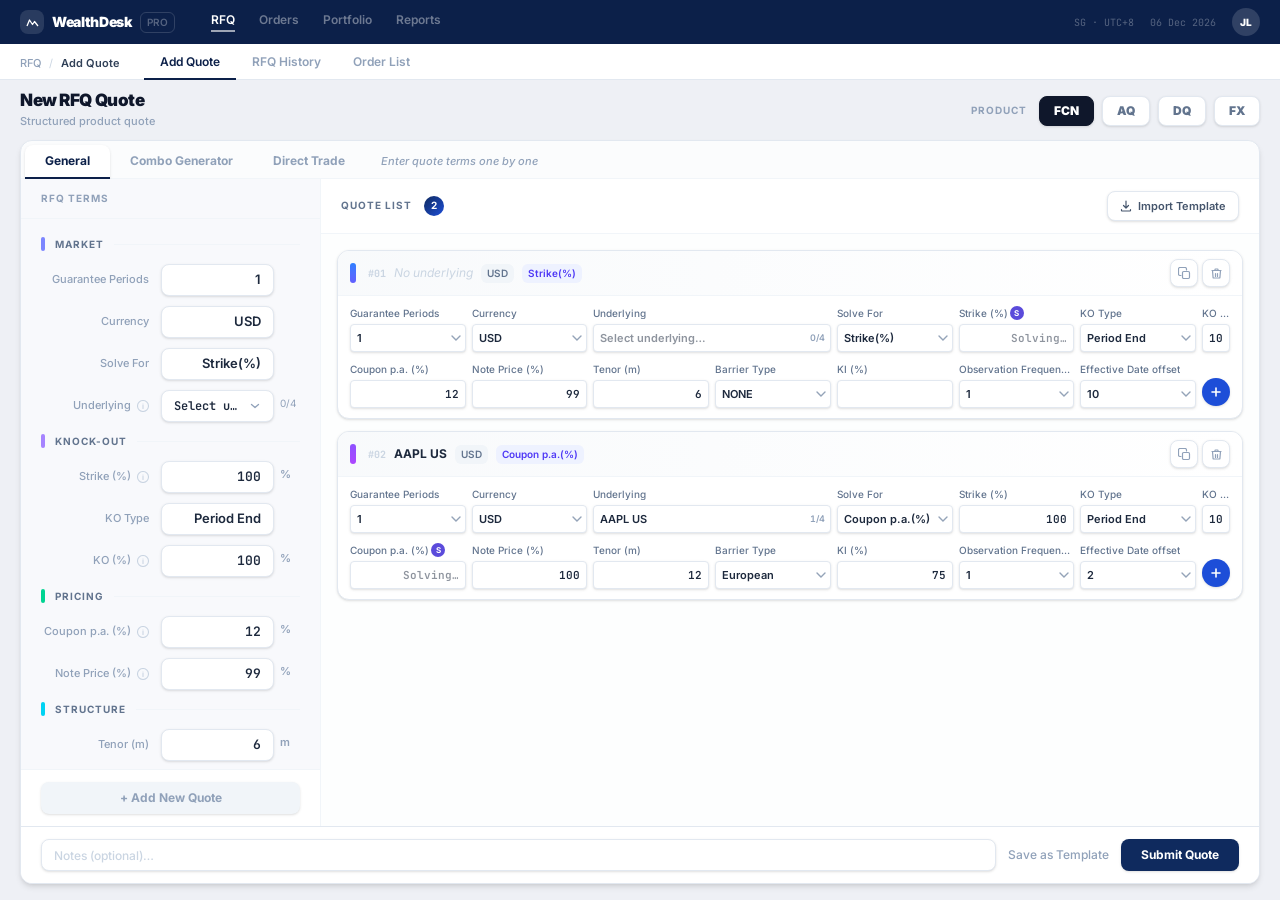
==== commit cd0b26a7: "Sync New RFQ Design (2026-09-28 18:30, source 4522ddc)" ====
--- a/New-RFQ-design/index.html
+++ b/New-RFQ-design/index.html
@@ -4,7 +4,7 @@
     <meta charset="UTF-8" />
     <meta name="viewport" content="width=device-width, initial-scale=1.0" />
     <title>Redesign RFQ Add Enquiry Page</title>
-    <script type="module" crossorigin src="/New-RFQ-design/assets/index-kzJ1bSS-.js"></script>
+    <script type="module" crossorigin src="/New-RFQ-design/assets/index-DlR1y-kJ.js"></script>
     <link rel="stylesheet" crossorigin href="/New-RFQ-design/assets/index-playxQgZ.css">
   </head>
   <body>
